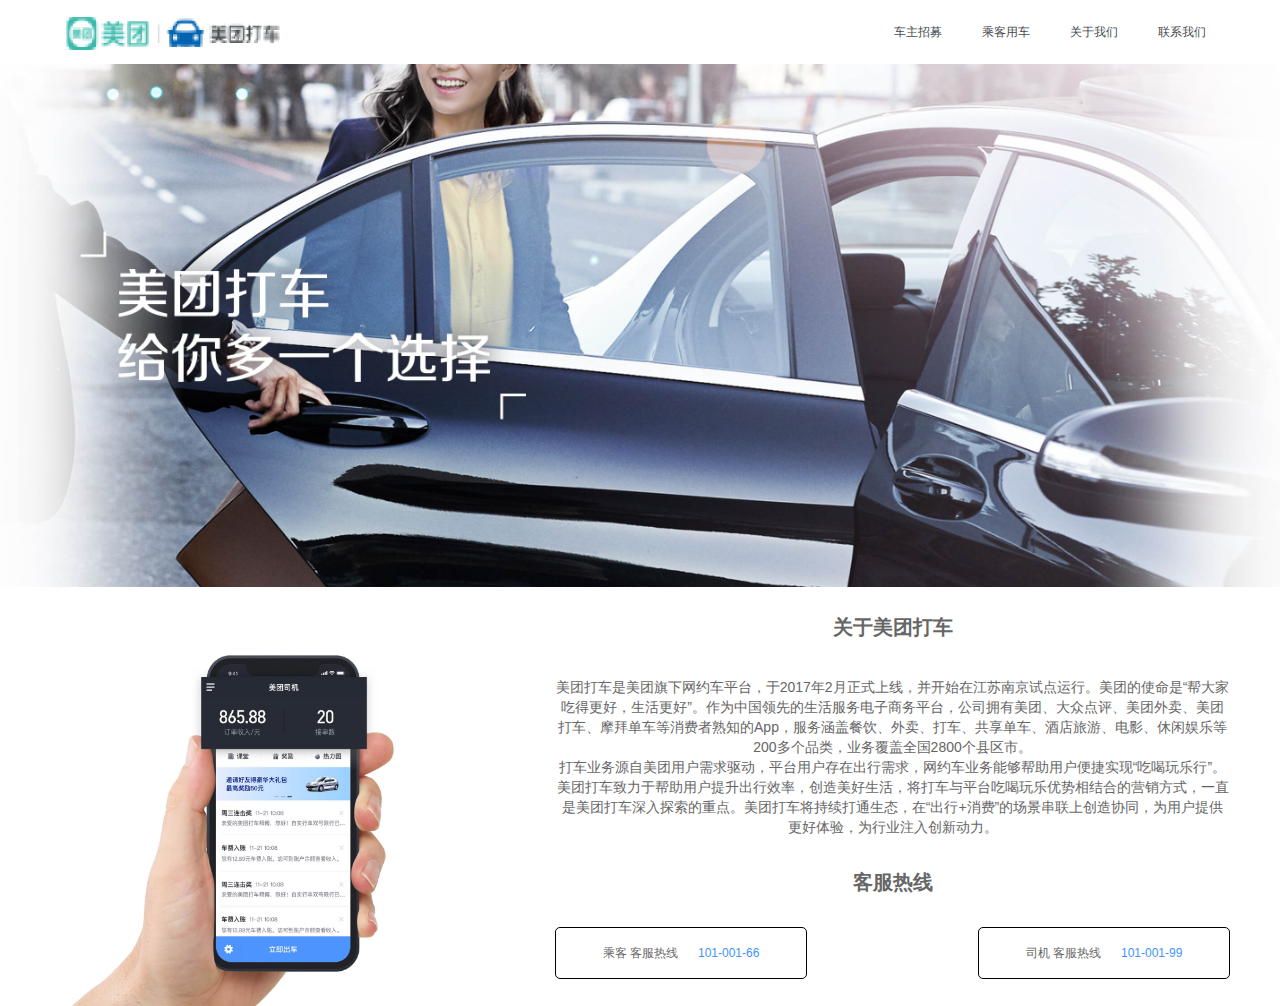
==== index.html @ 4c3fcf0a "11" ====
<!DOCTYPE html>
<html lang="en">
  <head>
    <meta charset="UTF-8" />
    <meta name="viewport" content="width=device-width, initial-scale=1.0" />
    <meta http-equiv="X-UA-Compatible" content="ie=edge" />
    <title>美团打车</title>
    <link rel="stylesheet" href="./css/base.css" />
    <link rel="stylesheet" href="./css/index.css" />
  </head>

  <body>
    <!-- 标题部分 -->
    <header class="header w">
      <h1 class="logo">
        <a href="#">
          <img src="./images/Header.png" alt="" />
        </a>
      </h1>
      <div class="nav">
        <ul>
          <li>
            <a href="#">车主招募</a>
          </li>
          <li>
            <a href="#">乘客用车</a>
          </li>
          <li>
            <a href="#">关于我们</a>
          </li>
          <li>
            <a href="#">联系我们</a>
          </li>
        </ul>
      </div>
    </header>
    <!-- banner部分 -->
    <div class="banner w">
      <ul>
        <li>
          <a href="#">
            <img src="./images/Banner.jpg" alt="" />
          </a>
        </li>
      </ul>
    </div>
    <!-- 底部 -->
    <div class="footer w">
      <div class="left">
        <img src="./images/1.jpg" alt="" />
      </div>
      <div class="right">
        <h3 class="title1">关于美团打车</h3>
        <p>
          美团打车是美团旗下网约车平台，于2017年2月正式上线，并开始在江苏南京试点运行。美团的使命是“帮大家吃得更好，生活更好”。作为中国领先的生活服务电子商务平台，公司拥有美团、大众点评、美团外卖、美团打车、摩拜单车等消费者熟知的App，服务涵盖餐饮、外卖、打车、共享单车、酒店旅游、电影、休闲娱乐等200多个品类，业务覆盖全国2800个县区市。
        </p>
        <p>
          打车业务源自美团用户需求驱动，平台用户存在出行需求，网约车业务能够帮助用户便捷实现“吃喝玩乐行”。
        </p>
        <p>
          美团打车致力于帮助用户提升出行效率，创造美好生活，将打车与平台吃喝玩乐优势相结合的营销方式，一直是美团打车深入探索的重点。美团打车将持续打通生态，在“出行+消费”的场景串联上创造协同，为用户提供更好体验，为行业注入创新动力。
        </p>
        <h3 class="title2">客服热线</h3>
        <span> 乘客 客服热线<a href="#">101-001-66 </a></span>
        <span>司机 客服热线<a href="#">101-001-99</a></span>
      </div>
    </div>
  </body>
</html>
---- css/base.css ----
/* 把我们所有标签的内外边距清零 */
* {
  margin: 0;
  padding: 0;
  /* css3盒子模型 */
  box-sizing: border-box;
}

/* em 和 i 斜体的文字不倾斜 */
em,
i {
  font-style: normal;
}

/* 去掉li 的小圆点 */
li {
  list-style: none;
}

img {
  /* border 0 照顾低版本浏览器 如果 图片外面包含了链接会有边框的问题 */
  border: 0;
  /* 取消图片底侧有空白缝隙的问题 */
  vertical-align: middle;
}

button {
  /* 当我们鼠标经过button 按钮的时候，鼠标变成小手 */
  cursor: pointer;
}

a {
  color: #666;
  text-decoration: none;
}

a:hover {
  color: #c81623;
}

button,
input {
  /* "\5B8B\4F53" 就是宋体的意思 这样浏览器兼容性比较好 */
  font-family: Microsoft YaHei, Heiti SC, tahoma, arial, Hiragino Sans GB,
    "\5B8B\4F53", sans-serif;
  /* 默认有灰色边框我们需要手动去掉 */
  border: 0;
  outline: none;
}

body {
  /* CSS3 抗锯齿形 让文字显示的更加清晰 */
  -webkit-font-smoothing: antialiased;
  background-color: #fff;
  font: 12px/1.5 Microsoft YaHei, Heiti SC, tahoma, arial, Hiragino Sans GB,
    "\5B8B\4F53", sans-serif;
  color: #666;
}

.hide,
.none {
  display: none;
}

/* 清除浮动 */
.clearfix:after {
  visibility: hidden;
  clear: both;
  display: block;
  content: ".";
  height: 0;
}

.clearfix {
  *zoom: 1;
}
---- css/index.css ----
/* 版心 */
.w {
  width: 1290px;
  margin: 0 auto;
}
/* 头部部分 */
.header {
  height: 64px;
}
.header .logo {
  float: left;
  width: 217px;
  height: 64px;
  line-height: 64px;
  margin-left: 65px;
}
.header .logo a {
  display: block;
}
.header .logo img {
  width: 217px;
  height: 33px;
  line-height: 33px;
}
.header .nav {
  float: right;
  margin-right: 84px;
  height: 64px;
}
.header .nav ul {
  height: 64px;
}
.header .nav ul li {
  float: left;
  height: 64px;
  line-height: 64px;
  margin-left: 40px;
  font-size: 12px;
}
.header .nav ul li a {
  color: #46494e;
  display: block;
}
.header .nav ul li a:hover {
  color: #c81623;
}
/* banner */
.banner {
  width: 1290px;
  height: 523px;
}
.banner ul li a {
  display: block;
}
.banner ul li a img {
  width: 1290px;
  height: 523px;
}
/* 底部 */
.footer {
  height: 419px;
}
.footer .left {
  float: left;
}
.footer .left img {
  width: 367px;
  height: 384px;
  display: block;
  margin-left: 70px;
  margin-top: 35px;
}
.footer .right {
  float: right;
  width: 675px;
  margin-right: 60px;
  text-align: center;
}
.footer .right h3 {
  font-size: 20px;
}
.footer .right p {
  font-size: 14px;
  line-height: 20px;
}
.footer .right .title1 {
  margin-top: 25px;
  margin-bottom: 35px;
}
.footer .right .title2 {
  margin-top: 30px;
  margin-bottom: 30px;
}
.footer .right span {
  display: block;
  width: 252px;
  height: 52px;
  border: 1px solid #000;
  border-radius: 5px;
  line-height: 50px;
  text-align: center;
  float: left;
}
.footer .right span a {
  color: #3e94fb;
  margin-left: 20px;
}
.footer .right span:last-child {
  float: right;
}
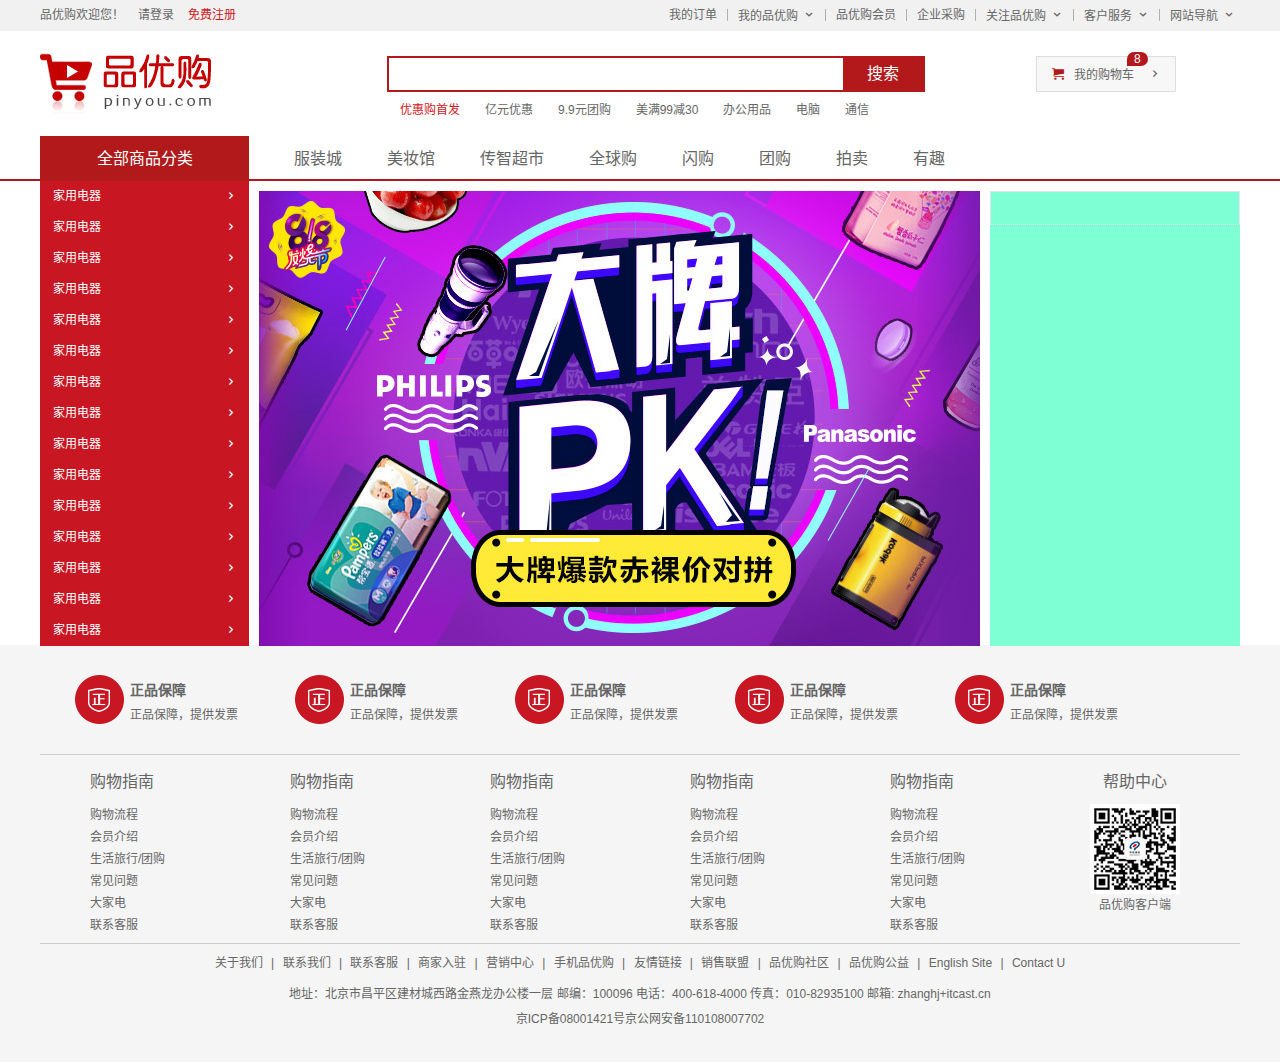
==== commit 42014696: "11" ====
--- a/index.html
+++ b/index.html
@@ -1,69 +1,305 @@
 <!DOCTYPE html>
-<html lang="en">
+<html lang="zh-CN">
   <head>
     <meta charset="UTF-8" />
     <meta name="viewport" content="width=device-width, initial-scale=1.0" />
     <meta http-equiv="X-UA-Compatible" content="ie=edge" />
-    <title>美团打车</title>
+    <title>品优购</title>
+    <!-- 引入css -->
     <link rel="stylesheet" href="./css/base.css" />
+    <link rel="stylesheet" href="./css/common.css" />
     <link rel="stylesheet" href="./css/index.css" />
+    <!-- 引入favicon -->
+    <link rel="shortcut icon" href="favicon.ico" type="image/x-icon" />
+    <meta name="description" content="说明" />
+    <meta name="keywords" content="关键字" />
   </head>
-
   <body>
-    <!-- 标题部分 -->
+    <!-- 小导航部分 -->
+    <div class="shortcut">
+      <div class="w">
+        <!-- 左边标题 -->
+        <div class="fl">
+          <ul>
+            <li>品优购欢迎您！</li>
+            <li>
+              <a href="javascript:void(0)">请登录</a>
+            </li>
+            <li>
+              <a class="red" href="javascript:void(0)">免费注册</a>
+            </li>
+          </ul>
+        </div>
+        <!-- 右边列表 -->
+        <div class="fr">
+          <ul>
+            <li><a href="#">我的订单</a></li>
+            <li></li>
+            <li><a class="icon" href="#">我的品优购</a></li>
+            <li></li>
+            <li><a href="#">品优购会员</a></li>
+            <li></li>
+            <li><a href="#">企业采购</a></li>
+            <li></li>
+            <li><a class="icon" href="#">关注品优购</a></li>
+            <li></li>
+            <li><a class="icon" href="#">客户服务</a></li>
+            <li></li>
+            <li><a class="icon" href="#">网站导航</a></li>
+          </ul>
+        </div>
+      </div>
+    </div>
+    <!-- header部分 -->
     <header class="header w">
-      <h1 class="logo">
-        <a href="#">
-          <img src="./images/Header.png" alt="" />
-        </a>
-      </h1>
-      <div class="nav">
+      <!-- logo -->
+      <div class="logo">
+        <h1>
+          <a href="./index.html">品优购</a>
+        </h1>
+      </div>
+      <!-- 搜索 -->
+      <div class="search">
+        <input type="search" />
+        <button>搜索</button>
+      </div>
+      <!-- 购物车 -->
+      <div class="shopcar">我的购物车<i>8</i></div>
+      <!-- 热词 -->
+      <div class="keywords">
         <ul>
           <li>
-            <a href="#">车主招募</a>
-          </li>
-          <li>
-            <a href="#">乘客用车</a>
-          </li>
-          <li>
-            <a href="#">关于我们</a>
-          </li>
-          <li>
-            <a href="#">联系我们</a>
+            <a class="red" href="#">优惠购首发</a>
+          </li>
+          <li>
+            <a href="#">亿元优惠</a>
+          </li>
+          <li>
+            <a href="#">9.9元团购</a>
+          </li>
+          <li>
+            <a href="#">美满99减30</a>
+          </li>
+          <li>
+            <a href="#">办公用品</a>
+          </li>
+          <li>
+            <a href="#">电脑</a>
+          </li>
+          <li>
+            <a href="#">通信</a>
           </li>
         </ul>
       </div>
     </header>
-    <!-- banner部分 -->
-    <div class="banner w">
-      <ul>
-        <li>
-          <a href="#">
-            <img src="./images/Banner.jpg" alt="" />
-          </a>
-        </li>
-      </ul>
+    <!-- nav部分 -->
+    <nav class="nav">
+      <div class="w">
+        <div class="dropdown fl">
+          <div class="dt">全部商品分类</div>
+          <div class="dd">
+            <ul>
+              <li>
+                <a href="#">家用电器</a>
+              </li>
+              <li>
+                <a href="#">家用电器</a>
+              </li>
+              <li>
+                <a href="#">家用电器</a>
+              </li>
+              <li>
+                <a href="#">家用电器</a>
+              </li>
+              <li>
+                <a href="#">家用电器</a>
+              </li>
+              <li>
+                <a href="#">家用电器</a>
+              </li>
+              <li>
+                <a href="#">家用电器</a>
+              </li>
+              <li>
+                <a href="#">家用电器</a>
+              </li>
+              <li>
+                <a href="#">家用电器</a>
+              </li>
+              <li>
+                <a href="#">家用电器</a>
+              </li>
+              <li>
+                <a href="#">家用电器</a>
+              </li>
+              <li>
+                <a href="#">家用电器</a>
+              </li>
+              <li>
+                <a href="#">家用电器</a>
+              </li>
+              <li>
+                <a href="#">家用电器</a>
+              </li>
+              <li>
+                <a href="#">家用电器</a>
+              </li>
+            </ul>
+          </div>
+        </div>
+        <div class="navitems fl">
+          <ul>
+            <li>
+              <a href="#">服装城</a>
+            </li>
+            <li>
+              <a href="#">美妆馆</a>
+            </li>
+            <li>
+              <a href="#">传智超市</a>
+            </li>
+            <li>
+              <a href="#">全球购</a>
+            </li>
+            <li>
+              <a href="#">闪购</a>
+            </li>
+            <li>
+              <a href="#">团购</a>
+            </li>
+            <li>
+              <a href="#">拍卖</a>
+            </li>
+            <li>
+              <a href="#">有趣</a>
+            </li>
+          </ul>
+        </div>
+      </div>
+    </nav>
+    <!-- main -->
+    <div class="w">
+      <div class="main">
+        <div class="focus">
+          <img src="./upload/focus1.png" alt="" />
+        </div>
+        <div class="newflash">
+          <div class="hd"></div>
+          <div class="bd"></div>
+          <div class="pic"></div>
+        </div>
+      </div>
     </div>
-    <!-- 底部 -->
-    <div class="footer w">
-      <div class="left">
-        <img src="./images/1.jpg" alt="" />
-      </div>
-      <div class="right">
-        <h3 class="title1">关于美团打车</h3>
-        <p>
-          美团打车是美团旗下网约车平台，于2017年2月正式上线，并开始在江苏南京试点运行。美团的使命是“帮大家吃得更好，生活更好”。作为中国领先的生活服务电子商务平台，公司拥有美团、大众点评、美团外卖、美团打车、摩拜单车等消费者熟知的App，服务涵盖餐饮、外卖、打车、共享单车、酒店旅游、电影、休闲娱乐等200多个品类，业务覆盖全国2800个县区市。
-        </p>
-        <p>
-          打车业务源自美团用户需求驱动，平台用户存在出行需求，网约车业务能够帮助用户便捷实现“吃喝玩乐行”。
-        </p>
-        <p>
-          美团打车致力于帮助用户提升出行效率，创造美好生活，将打车与平台吃喝玩乐优势相结合的营销方式，一直是美团打车深入探索的重点。美团打车将持续打通生态，在“出行+消费”的场景串联上创造协同，为用户提供更好体验，为行业注入创新动力。
-        </p>
-        <h3 class="title2">客服热线</h3>
-        <span> 乘客 客服热线<a href="#">101-001-66 </a></span>
-        <span>司机 客服热线<a href="#">101-001-99</a></span>
-      </div>
-    </div>
+    <!-- 底部栏 -->
+    <footer class="footer">
+      <div class="w">
+        <div class="mod_service">
+          <ul>
+            <li>
+              <h4></h4>
+              <div>
+                <h5>正品保障</h5>
+                <p>正品保障，提供发票</p>
+              </div>
+            </li>
+            <li>
+              <h4></h4>
+              <div>
+                <h5>正品保障</h5>
+                <p>正品保障，提供发票</p>
+              </div>
+            </li>
+            <li>
+              <h4></h4>
+              <div>
+                <h5>正品保障</h5>
+                <p>正品保障，提供发票</p>
+              </div>
+            </li>
+            <li>
+              <h4></h4>
+              <div>
+                <h5>正品保障</h5>
+                <p>正品保障，提供发票</p>
+              </div>
+            </li>
+            <li>
+              <h4></h4>
+              <div>
+                <h5>正品保障</h5>
+                <p>正品保障，提供发票</p>
+              </div>
+            </li>
+          </ul>
+        </div>
+        <div class="mod_help">
+          <dl>
+            <dt>购物指南</dt>
+            <dd><a href="#">购物流程</a></dd>
+            <dd><a href="#">会员介绍</a></dd>
+            <dd><a href="#">生活旅行/团购</a></dd>
+            <dd><a href="#">常见问题</a></dd>
+            <dd><a href="#">大家电</a></dd>
+            <dd><a href="#">联系客服</a></dd>
+          </dl>
+          <dl>
+            <dt>购物指南</dt>
+            <dd><a href="#">购物流程</a></dd>
+            <dd><a href="#">会员介绍</a></dd>
+            <dd><a href="#">生活旅行/团购</a></dd>
+            <dd><a href="#">常见问题</a></dd>
+            <dd><a href="#">大家电</a></dd>
+            <dd><a href="#">联系客服</a></dd>
+          </dl>
+          <dl>
+            <dt>购物指南</dt>
+            <dd><a href="#">购物流程</a></dd>
+            <dd><a href="#">会员介绍</a></dd>
+            <dd><a href="#">生活旅行/团购</a></dd>
+            <dd><a href="#">常见问题</a></dd>
+            <dd><a href="#">大家电</a></dd>
+            <dd><a href="#">联系客服</a></dd>
+          </dl>
+          <dl>
+            <dt>购物指南</dt>
+            <dd><a href="#">购物流程</a></dd>
+            <dd><a href="#">会员介绍</a></dd>
+            <dd><a href="#">生活旅行/团购</a></dd>
+            <dd><a href="#">常见问题</a></dd>
+            <dd><a href="#">大家电</a></dd>
+            <dd><a href="#">联系客服</a></dd>
+          </dl>
+          <dl>
+            <dt>购物指南</dt>
+            <dd><a href="#">购物流程</a></dd>
+            <dd><a href="#">会员介绍</a></dd>
+            <dd><a href="#">生活旅行/团购</a></dd>
+            <dd><a href="#">常见问题</a></dd>
+            <dd><a href="#">大家电</a></dd>
+            <dd><a href="#">联系客服</a></dd>
+          </dl>
+          <dl>
+            <dt>帮助中心</dt>
+            <dd><a href="#"></a></dd>
+            <dd>品优购客户端</dd>
+          </dl>
+        </div>
+        <div class="mod_copyright">
+          <div>
+            <a href="#">关于我们</a> | <a href="#">联系我们</a> |
+            <a href="#">联系客服</a> | <a href="#">商家入驻</a> |
+            <a href="#">营销中心</a> | <a href="#">手机品优购</a> |
+            <a href="#">友情链接</a> | <a href="#">销售联盟</a> |
+            <a href="#">品优购社区</a> | <a href="#">品优购公益</a> |
+            <a href="#">English Site</a> | <a href="#">Contact U</a>
+          </div>
+          <p>
+            地址：北京市昌平区建材城西路金燕龙办公楼一层 邮编：100096
+            电话：400-618-4000 传真：010-82935100 邮箱: zhanghj+itcast.cn <br />
+            京ICP备08001421号京公网安备110108007702
+          </p>
+        </div>
+      </div>
+    </footer>
   </body>
 </html>
--- a/css/base.css
+++ b/css/base.css
@@ -1,76 +1,71 @@
 /* 把我们所有标签的内外边距清零 */
 * {
-  margin: 0;
-  padding: 0;
-  /* css3盒子模型 */
-  box-sizing: border-box;
+    margin: 0;
+    padding: 0;
+    /* css3盒子模型 */
+    box-sizing: border-box;
 }
-
 /* em 和 i 斜体的文字不倾斜 */
 em,
 i {
-  font-style: normal;
+    font-style: normal
 }
-
 /* 去掉li 的小圆点 */
 li {
-  list-style: none;
+    list-style: none
 }
 
 img {
-  /* border 0 照顾低版本浏览器 如果 图片外面包含了链接会有边框的问题 */
-  border: 0;
-  /* 取消图片底侧有空白缝隙的问题 */
-  vertical-align: middle;
+    /* border 0 照顾低版本浏览器 如果 图片外面包含了链接会有边框的问题 */
+    border: 0;
+    /* 取消图片底侧有空白缝隙的问题 */
+    vertical-align: middle
 }
 
 button {
-  /* 当我们鼠标经过button 按钮的时候，鼠标变成小手 */
-  cursor: pointer;
+    /* 当我们鼠标经过button 按钮的时候，鼠标变成小手 */
+    cursor: pointer
 }
 
 a {
-  color: #666;
-  text-decoration: none;
+    color: #666;
+    text-decoration: none
 }
 
 a:hover {
-  color: #c81623;
+    color: #c81623
 }
 
 button,
 input {
-  /* "\5B8B\4F53" 就是宋体的意思 这样浏览器兼容性比较好 */
-  font-family: Microsoft YaHei, Heiti SC, tahoma, arial, Hiragino Sans GB,
-    "\5B8B\4F53", sans-serif;
-  /* 默认有灰色边框我们需要手动去掉 */
-  border: 0;
-  outline: none;
+    /* "\5B8B\4F53" 就是宋体的意思 这样浏览器兼容性比较好 */
+    font-family: Microsoft YaHei, Heiti SC, tahoma, arial, Hiragino Sans GB, "\5B8B\4F53", sans-serif;
+    /* 默认有灰色边框我们需要手动去掉 */
+    border: 0; 
+    outline: none;
 }
 
 body {
-  /* CSS3 抗锯齿形 让文字显示的更加清晰 */
-  -webkit-font-smoothing: antialiased;
-  background-color: #fff;
-  font: 12px/1.5 Microsoft YaHei, Heiti SC, tahoma, arial, Hiragino Sans GB,
-    "\5B8B\4F53", sans-serif;
-  color: #666;
+    /* CSS3 抗锯齿形 让文字显示的更加清晰 */
+    -webkit-font-smoothing: antialiased;
+    background-color: #fff;
+    font: 12px/1.5 Microsoft YaHei, Heiti SC, tahoma, arial, Hiragino Sans GB, "\5B8B\4F53", sans-serif;
+    color: #666
 }
 
 .hide,
 .none {
-  display: none;
+    display: none
 }
-
 /* 清除浮动 */
 .clearfix:after {
-  visibility: hidden;
-  clear: both;
-  display: block;
-  content: ".";
-  height: 0;
+    visibility: hidden;
+    clear: both;
+    display: block;
+    content: ".";
+    height: 0
 }
 
 .clearfix {
-  *zoom: 1;
-}
+    *zoom: 1
+}--- a/css/common.css
+++ b/css/common.css
@@ -0,0 +1,225 @@
+/* 声明字体图标 这里一定要注意路径的变化 */
+@font-face {
+  font-family: "icomoon";
+  src: url("../fonts/icomoon.eot?tomleg");
+  src: url("../fonts/icomoon.eot?tomleg#iefix") format("embedded-opentype"),
+    url("../fonts/icomoon.ttf?tomleg") format("truetype"),
+    url("../fonts/icomoon.woff?tomleg") format("woff"),
+    url("../fonts/icomoon.svg?tomleg#icomoon") format("svg");
+  font-weight: normal;
+  font-style: normal;
+  font-display: block;
+}
+/* 版心 */
+.w {
+  width: 1200px;
+  margin: 0 auto;
+}
+.fl {
+  float: left;
+}
+.fr {
+  float: right;
+}
+.red {
+  color: #d1171c;
+}
+/* 小导航部分 */
+.shortcut {
+  height: 31px;
+  line-height: 31px;
+  font-size: 12px;
+  background-color: #f1f1f1;
+}
+/* 左边 */
+.shortcut .w .fl ul li {
+  float: left;
+  margin-right: 14px;
+}
+.shortcut .w .fl ul li a {
+  display: block;
+}
+/* 右边 */
+.shortcut .w .fr ul li {
+  float: left;
+}
+.shortcut .w .fr ul li:nth-child(even) {
+  width: 1px;
+  height: 12px;
+  background-color: #afafaf;
+  margin: 9px 5px 10px 5px;
+}
+.shortcut .w .fr ul li a.icon:after {
+  content: "\e91e";
+  font-family: "icomoon";
+  margin-left: 5px;
+}
+.shortcut .w .fr ul li a {
+  display: block;
+  padding: 0 5px;
+}
+/* header部分开始 */
+.header {
+  height: 105px;
+  position: relative;
+}
+/* logo部分 */
+.header .logo {
+  position: absolute;
+  width: 171px;
+  height: 61px;
+  left: 0;
+  top: 22px;
+}
+.header .logo a {
+  display: block;
+  font-size: 0;
+  width: 171px;
+  height: 61px;
+  background: url("../images/logo.png") no-repeat;
+}
+/* 搜索 */
+.header .search {
+  position: absolute;
+  width: 538px;
+  height: 36px;
+  border: 2px solid #b3191b;
+  left: 347px;
+  top: 25px;
+}
+.header .search input {
+  width: 454px;
+  height: 32px;
+  float: left;
+}
+.header .search button {
+  width: 80px;
+  height: 32px;
+  background-color: #b3191b;
+  float: left;
+  color: #fff;
+  font-size: 16px;
+  line-height: 32px;
+  text-align: center;
+}
+/* 购物车 */
+.header .shopcar {
+  position: absolute;
+  left: 996px;
+  top: 25px;
+  width: 140px;
+  height: 36px;
+  border: 1px solid #dedede;
+  background-color: #f7f7f7;
+  line-height: 34px;
+  text-align: center;
+  font-size: 12px;
+}
+.header .shopcar::before {
+  content: "\e93a";
+  font-family: "icomoon";
+  margin-right: 10px;
+  color: #b3191b;
+}
+.header .shopcar::after {
+  content: "\e920";
+  font-family: "icomoon";
+  margin-left: 15px;
+}
+.header .shopcar i {
+  position: absolute;
+  left: 90px;
+  top: -5px;
+  height: 14px;
+  line-height: 14px;
+  padding: 0 7px;
+  background-color: #b3191b;
+  border-radius: 7px 7px 7px 0;
+  color: #fff;
+}
+/* 热词 */
+.header .keywords {
+  position: absolute;
+  left: 360px;
+  top: 70px;
+  font-size: 12px;
+}
+.header .keywords ul li {
+  float: left;
+  margin-right: 25px;
+}
+/* 底部栏 */
+.footer {
+  height: 417px;
+  background-color: #f5f5f5;
+}
+/* 服务模块 */
+.footer .w .mod_service {
+  height: 110px;
+  padding: 30px 0 0 35px;
+  border-bottom: 1px solid #ccc;
+}
+.footer .w .mod_service li {
+  float: left;
+  width: 220px;
+}
+.footer .w .mod_service li h4 {
+  float: left;
+  margin-right: 5px;
+  width: 50px;
+  height: 50px;
+  background: url("../images/icons.png") no-repeat -253px -3px;
+}
+.footer .w .mod_service li h5 {
+  font-size: 14px;
+  margin-top: 5px;
+  margin-bottom: 5px;
+}
+.footer .w .mod_service li p {
+  font-size: 12px;
+}
+/* 帮助模块 */
+.footer .w .mod_help {
+  height: 189px;
+  border-bottom: 1px solid #ccc;
+  padding-left: 50px;
+}
+.footer .w .mod_help dl {
+  float: left;
+  margin-top: 15px;
+  width: 200px;
+}
+.footer .w .mod_help dl dt {
+  font-size: 16px;
+  margin-bottom: 10px;
+}
+.footer .w .mod_help dl dd {
+  font-size: 12px;
+  line-height: 22px;
+}
+.footer .w .mod_help dl:last-child {
+  width: 90px;
+  text-align: center;
+}
+.footer .w .mod_help dl:last-child a {
+  display: block;
+  width: 90px;
+  height: 90px;
+  background: url("../images/wx_cz.jpg");
+}
+
+/* 版权模块 */
+.footer .mod_copyright {
+  text-align: center;
+}
+.footer .mod_copyright div {
+  margin-top: 10px;
+  margin-bottom: 10px;
+}
+.footer .mod_copyright div a {
+  padding-left: 5px;
+  padding-right: 5px;
+}
+.footer .mod_copyright p {
+  line-height: 25px;
+}
--- a/css/index.css
+++ b/css/index.css
@@ -1,110 +1,77 @@
-/* 版心 */
-.w {
-  width: 1290px;
-  margin: 0 auto;
+.nav {
+  height: 45px;
+  border-bottom: 2px solid #b3181c;
 }
-/* 头部部分 */
-.header {
-  height: 64px;
+/* 左侧 */
+.nav .dropdown {
+  width: 209px;
+  height: 45px;
 }
-.header .logo {
-  float: left;
-  width: 217px;
-  height: 64px;
-  line-height: 64px;
-  margin-left: 65px;
+.nav .dropdown .dt {
+  height: 45px;
+  line-height: 45px;
+  font-size: 16px;
+  text-align: center;
+  color: #fff;
+  background-color: #b1191a;
 }
-.header .logo a {
-  display: block;
+.nav .dropdown .dd {
+  width: 209px;
+  height: 465px;
+  background-color: #c81623;
 }
-.header .logo img {
-  width: 217px;
-  height: 33px;
-  line-height: 33px;
+.nav .dropdown .dd li {
+  height: 31px;
+  line-height: 31px;
+  border-left: 1px solid #c81623;
 }
-.header .nav {
-  float: right;
-  margin-right: 84px;
-  height: 64px;
+.nav .dropdown .dd li:hover {
+  background-color: #fff;
 }
-.header .nav ul {
-  height: 64px;
-}
-.header .nav ul li {
-  float: left;
-  height: 64px;
-  line-height: 64px;
-  margin-left: 40px;
-  font-size: 12px;
-}
-.header .nav ul li a {
-  color: #46494e;
-  display: block;
-}
-.header .nav ul li a:hover {
+.nav .dropdown .dd li:hover a {
   color: #c81623;
 }
-/* banner */
-.banner {
-  width: 1290px;
-  height: 523px;
+.nav .dropdown .dd li a {
+  display: block;
+  padding-left: 12px;
+  color: #fff;
 }
-.banner ul li a {
-  display: block;
+.nav .dropdown .dd li a::after {
+  content: "\e920";
+  font-family: "icomoon";
+  float: right;
+  margin-right: 12px;
 }
-.banner ul li a img {
-  width: 1290px;
-  height: 523px;
+/* 右侧 */
+.nav .navitems {
+  height: 45px;
+  line-height: 45px;
 }
-/* 底部 */
-.footer {
-  height: 419px;
+.nav .navitems li {
+  float: left;
+  font-size: 16px;
+  margin-left: 45px;
 }
-.footer .left {
+/* main */
+.main {
+  width: 981px;
+  height: 454px;
+  margin-left: 219px;
+  margin-top: 10px;
+}
+.main .focus {
   float: left;
+  width: 721px;
+  height: 455px;
 }
-.footer .left img {
-  width: 367px;
-  height: 384px;
-  display: block;
-  margin-left: 70px;
-  margin-top: 35px;
+.main .newflash {
+  float: right;
+  width: 250px;
+  height: 455px;
+  background-color: aquamarine;
 }
-.footer .right {
-  float: right;
-  width: 675px;
-  margin-right: 60px;
-  text-align: center;
+.main .newflash .hd {
+  height: 34px;
+  border: 1px solid #e5e5e5;
+  border-bottom: 1px dotted #e5e5e5;
 }
-.footer .right h3 {
-  font-size: 20px;
-}
-.footer .right p {
-  font-size: 14px;
-  line-height: 20px;
-}
-.footer .right .title1 {
-  margin-top: 25px;
-  margin-bottom: 35px;
-}
-.footer .right .title2 {
-  margin-top: 30px;
-  margin-bottom: 30px;
-}
-.footer .right span {
-  display: block;
-  width: 252px;
-  height: 52px;
-  border: 1px solid #000;
-  border-radius: 5px;
-  line-height: 50px;
-  text-align: center;
-  float: left;
-}
-.footer .right span a {
-  color: #3e94fb;
-  margin-left: 20px;
-}
-.footer .right span:last-child {
-  float: right;
-}
